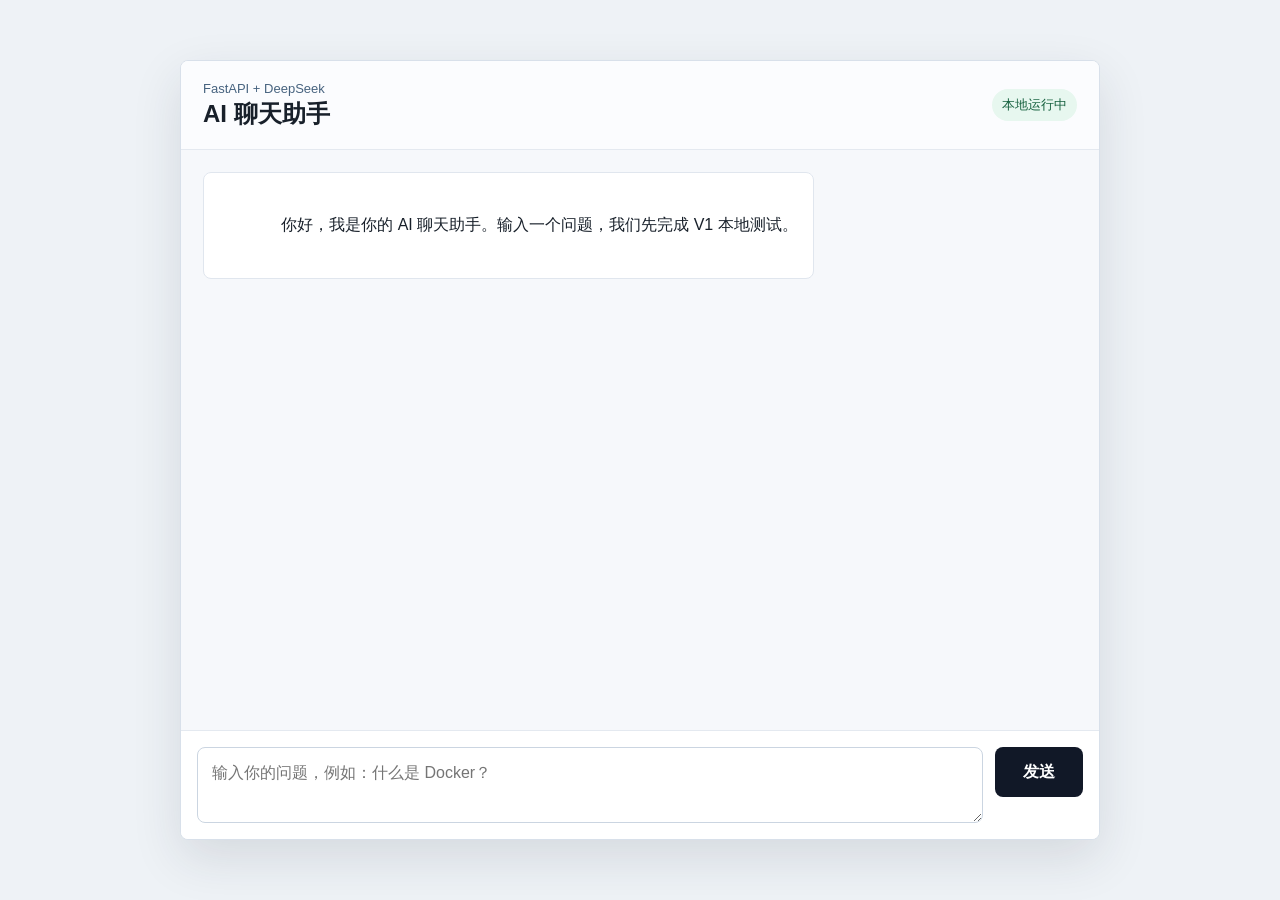
==== static/index.html @ 6eee641f "Initial FastAPI DeepSeek chat app" ====
<!doctype html>
<html lang="zh-CN">
  <head>
    <meta charset="utf-8" />
    <meta name="viewport" content="width=device-width, initial-scale=1" />
    <title>AI Chat Assistant</title>
    <link rel="stylesheet" href="/static/styles.css" />
  </head>
  <body>
    <main class="app-shell">
      <section class="chat-panel" aria-label="AI chat">
        <header class="chat-header">
          <div>
            <p class="eyebrow">FastAPI + DeepSeek</p>
            <h1>AI 聊天助手</h1>
          </div>
          <span id="status" class="status">本地运行中</span>
        </header>

        <div id="messages" class="messages" aria-live="polite">
          <article class="message assistant">
            <div class="bubble">
              你好，我是你的 AI 聊天助手。输入一个问题，我们先完成 V1 本地测试。
            </div>
          </article>
        </div>

        <form id="chat-form" class="composer">
          <textarea
            id="message-input"
            name="message"
            rows="2"
            placeholder="输入你的问题，例如：什么是 Docker？"
            autocomplete="off"
            required
          ></textarea>
          <button id="send-button" type="submit">发送</button>
        </form>
      </section>
    </main>

    <script src="/static/app.js"></script>
  </body>
</html>
---- static/styles.css ----
:root {
  color-scheme: light;
  font-family: Inter, "Microsoft YaHei", "PingFang SC", Arial, sans-serif;
  background: #eef2f6;
  color: #18202a;
}

* {
  box-sizing: border-box;
}

body {
  margin: 0;
  min-height: 100vh;
}

.app-shell {
  min-height: 100vh;
  display: grid;
  place-items: center;
  padding: 24px;
}

.chat-panel {
  width: min(920px, 100%);
  height: min(780px, calc(100vh - 48px));
  min-height: 520px;
  display: grid;
  grid-template-rows: auto 1fr auto;
  background: #ffffff;
  border: 1px solid #d8e0ea;
  border-radius: 8px;
  box-shadow: 0 18px 50px rgba(31, 42, 55, 0.12);
  overflow: hidden;
}

.chat-header {
  display: flex;
  align-items: center;
  justify-content: space-between;
  gap: 16px;
  padding: 20px 22px;
  border-bottom: 1px solid #e4e9f0;
  background: #fbfcfe;
}

.eyebrow {
  margin: 0 0 4px;
  color: #47637f;
  font-size: 13px;
}

h1 {
  margin: 0;
  font-size: 24px;
  line-height: 1.2;
}

.status {
  flex: 0 0 auto;
  padding: 7px 10px;
  border-radius: 999px;
  background: #e7f7ef;
  color: #16613f;
  font-size: 13px;
}

.status.error {
  background: #fdecec;
  color: #9c1f1f;
}

.messages {
  overflow-y: auto;
  padding: 22px;
  background: #f6f8fb;
}

.message {
  display: flex;
  margin-bottom: 16px;
}

.message.user {
  justify-content: flex-end;
}

.bubble {
  max-width: min(680px, 88%);
  padding: 13px 15px;
  border-radius: 8px;
  line-height: 1.65;
  white-space: pre-wrap;
  overflow-wrap: anywhere;
}

.assistant .bubble {
  background: #ffffff;
  border: 1px solid #e0e6ee;
}

.user .bubble {
  background: #2563eb;
  color: #ffffff;
}

.composer {
  display: grid;
  grid-template-columns: 1fr auto;
  gap: 12px;
  padding: 16px;
  border-top: 1px solid #e4e9f0;
  background: #ffffff;
}

textarea {
  width: 100%;
  min-height: 50px;
  max-height: 160px;
  resize: vertical;
  border: 1px solid #cbd5e1;
  border-radius: 8px;
  padding: 13px 14px;
  font: inherit;
  line-height: 1.5;
  outline: none;
}

textarea:focus {
  border-color: #2563eb;
  box-shadow: 0 0 0 3px rgba(37, 99, 235, 0.14);
}

button {
  min-width: 88px;
  height: 50px;
  border: 0;
  border-radius: 8px;
  background: #111827;
  color: #ffffff;
  font: inherit;
  font-weight: 700;
  cursor: pointer;
}

button:disabled {
  cursor: not-allowed;
  opacity: 0.6;
}

@media (max-width: 640px) {
  .app-shell {
    padding: 0;
  }

  .chat-panel {
    height: 100vh;
    min-height: 100vh;
    border: 0;
    border-radius: 0;
  }

  .chat-header {
    align-items: flex-start;
    flex-direction: column;
  }

  .composer {
    grid-template-columns: 1fr;
  }

  button {
    width: 100%;
  }
}
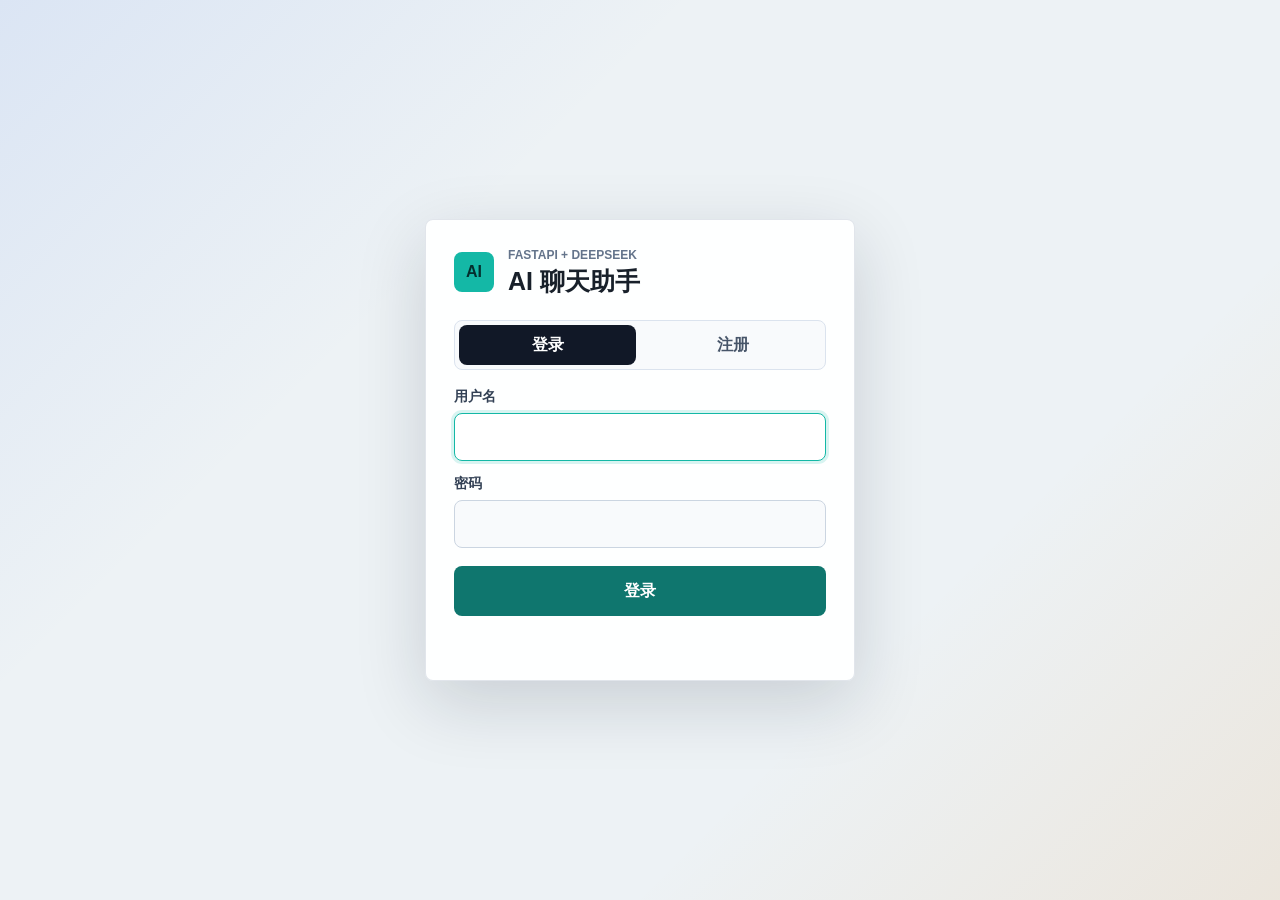
==== commit 54f8a5d1: "Add authentication and chat session management" ====
--- a/static/index.html
+++ b/static/index.html
@@ -7,23 +7,66 @@
     <link rel="stylesheet" href="/static/styles.css" />
   </head>
   <body>
-    <main class="app-shell">
+    <section id="auth-screen" class="auth-screen">
+      <div class="auth-card">
+        <div class="auth-brand">
+          <span class="brand-mark">AI</span>
+          <div>
+            <p class="eyebrow">FastAPI + DeepSeek</p>
+            <h1>AI 聊天助手</h1>
+          </div>
+        </div>
+
+        <div class="auth-tabs" role="tablist" aria-label="登录或注册">
+          <button id="login-tab" class="auth-tab active" type="button">登录</button>
+          <button id="register-tab" class="auth-tab" type="button">注册</button>
+        </div>
+
+        <form id="auth-form" class="auth-form">
+          <label>
+            用户名
+            <input id="auth-username" name="username" autocomplete="username" required />
+          </label>
+          <label>
+            密码
+            <input id="auth-password" name="password" type="password" autocomplete="current-password" required />
+          </label>
+          <button id="auth-submit" type="submit">登录</button>
+          <p id="auth-message" class="auth-message"></p>
+        </form>
+      </div>
+    </section>
+
+    <main id="app-shell" class="app-shell is-hidden">
+      <aside class="sidebar" aria-label="聊天记录">
+        <div class="sidebar-header">
+          <div class="brand-block">
+            <span class="brand-mark">AI</span>
+            <div>
+            <p class="eyebrow">History</p>
+            <h2>聊天记录</h2>
+            </div>
+          </div>
+          <button id="new-chat-button" class="secondary-button" type="button">+ 新对话</button>
+        </div>
+        <div id="session-list" class="session-list"></div>
+      </aside>
+
       <section class="chat-panel" aria-label="AI chat">
         <header class="chat-header">
           <div>
             <p class="eyebrow">FastAPI + DeepSeek</p>
             <h1>AI 聊天助手</h1>
           </div>
-          <span id="status" class="status">本地运行中</span>
+          <div class="header-actions">
+            <span id="user-pill" class="user-pill"></span>
+            <span id="status" class="status">本地运行中</span>
+            <button id="clear-chat-button" class="secondary-button" type="button">清空</button>
+            <button id="logout-button" class="secondary-button" type="button">退出</button>
+          </div>
         </header>
 
-        <div id="messages" class="messages" aria-live="polite">
-          <article class="message assistant">
-            <div class="bubble">
-              你好，我是你的 AI 聊天助手。输入一个问题，我们先完成 V1 本地测试。
-            </div>
-          </article>
-        </div>
+        <div id="messages" class="messages" aria-live="polite"></div>
 
         <form id="chat-form" class="composer">
           <textarea
--- a/static/styles.css
+++ b/static/styles.css
@@ -1,7 +1,7 @@
 :root {
   color-scheme: light;
   font-family: Inter, "Microsoft YaHei", "PingFang SC", Arial, sans-serif;
-  background: #eef2f6;
+  background: #edf2f5;
   color: #18202a;
 }
 
@@ -12,123 +12,520 @@
 body {
   margin: 0;
   min-height: 100vh;
+  background:
+    linear-gradient(135deg, rgba(37, 99, 235, 0.09), transparent 32%),
+    linear-gradient(315deg, rgba(217, 119, 6, 0.1), transparent 30%),
+    #edf2f5;
+}
+
+button,
+input,
+textarea {
+  font: inherit;
+}
+
+button {
+  cursor: pointer;
+}
+
+.is-hidden {
+  display: none !important;
+}
+
+.auth-screen {
+  min-height: 100vh;
+  display: grid;
+  place-items: center;
+  padding: 24px;
+}
+
+.auth-card {
+  width: min(430px, 100%);
+  padding: 28px;
+  border: 1px solid rgba(148, 163, 184, 0.28);
+  border-radius: 8px;
+  background: rgba(255, 255, 255, 0.94);
+  box-shadow: 0 22px 70px rgba(15, 23, 42, 0.16);
+}
+
+.auth-brand {
+  display: flex;
+  align-items: center;
+  gap: 14px;
+  margin-bottom: 24px;
+}
+
+.auth-tabs {
+  display: grid;
+  grid-template-columns: 1fr 1fr;
+  gap: 8px;
+  padding: 4px;
+  margin-bottom: 18px;
+  border: 1px solid #dbe3ee;
+  border-radius: 8px;
+  background: #f8fafc;
+}
+
+.auth-tab {
+  width: 100%;
+  height: 40px;
+  min-width: 0;
+  border-radius: 8px;
+  background: transparent;
+  color: #475569;
+  box-shadow: none;
+}
+
+.auth-tab.active {
+  background: #111827;
+  color: #ffffff;
+}
+
+.auth-form {
+  display: grid;
+  gap: 14px;
+}
+
+.auth-form label {
+  display: grid;
+  gap: 7px;
+  color: #334155;
+  font-size: 14px;
+  font-weight: 800;
+}
+
+.auth-form input {
+  width: 100%;
+  height: 48px;
+  border: 1px solid #cbd5e1;
+  border-radius: 8px;
+  padding: 0 13px;
+  color: #111827;
+  background: #f8fafc;
+  outline: none;
+}
+
+.auth-form input:focus {
+  border-color: #14b8a6;
+  background: #ffffff;
+  box-shadow: 0 0 0 3px rgba(20, 184, 166, 0.16);
+}
+
+.auth-form button[type="submit"] {
+  width: 100%;
+  margin-top: 4px;
+  background: #0f766e;
+}
+
+.auth-message {
+  min-height: 22px;
+  margin: 0;
+  color: #b45309;
+  font-size: 14px;
+  line-height: 1.5;
 }
 
 .app-shell {
   min-height: 100vh;
   display: grid;
-  place-items: center;
-  padding: 24px;
-}
-
+  grid-template-columns: 300px minmax(0, 960px);
+  justify-content: center;
+  align-items: center;
+  gap: 18px;
+  padding: 28px;
+}
+
+.sidebar,
 .chat-panel {
-  width: min(920px, 100%);
-  height: min(780px, calc(100vh - 48px));
-  min-height: 520px;
+  height: min(820px, calc(100vh - 56px));
+  min-height: 560px;
+  border: 1px solid rgba(148, 163, 184, 0.28);
+  border-radius: 8px;
+  overflow: hidden;
+  box-shadow: 0 22px 70px rgba(15, 23, 42, 0.16);
+}
+
+.sidebar {
+  display: grid;
+  grid-template-rows: auto 1fr;
+  background: #111827;
+  color: #f8fafc;
+}
+
+.chat-panel {
+  width: min(960px, 100%);
   display: grid;
   grid-template-rows: auto 1fr auto;
-  background: #ffffff;
-  border: 1px solid #d8e0ea;
-  border-radius: 8px;
-  box-shadow: 0 18px 50px rgba(31, 42, 55, 0.12);
-  overflow: hidden;
-}
-
+  background: #f8fafc;
+}
+
+.sidebar-header,
 .chat-header {
   display: flex;
   align-items: center;
   justify-content: space-between;
   gap: 16px;
-  padding: 20px 22px;
-  border-bottom: 1px solid #e4e9f0;
-  background: #fbfcfe;
+}
+
+.sidebar-header {
+  padding: 20px 18px;
+  border-bottom: 1px solid rgba(255, 255, 255, 0.1);
+}
+
+.chat-header {
+  padding: 22px 24px;
+  border-bottom: 1px solid #e2e8f0;
+  background: rgba(255, 255, 255, 0.92);
+}
+
+.brand-block {
+  display: flex;
+  align-items: center;
+  min-width: 0;
+  gap: 12px;
+}
+
+.brand-mark {
+  width: 40px;
+  height: 40px;
+  display: grid;
+  place-items: center;
+  flex: 0 0 auto;
+  border-radius: 8px;
+  background: #14b8a6;
+  color: #042f2e;
+  font-weight: 900;
+  letter-spacing: 0;
 }
 
 .eyebrow {
   margin: 0 0 4px;
-  color: #47637f;
+  color: #64748b;
+  font-size: 12px;
+  font-weight: 700;
+  text-transform: uppercase;
+}
+
+.sidebar .eyebrow {
+  color: #94a3b8;
+}
+
+h1,
+h2 {
+  margin: 0;
+  line-height: 1.2;
+}
+
+h1 {
+  font-size: 25px;
+}
+
+h2 {
+  font-size: 19px;
+}
+
+.header-actions {
+  display: flex;
+  align-items: center;
+  gap: 10px;
+}
+
+.user-pill {
+  max-width: 150px;
+  padding: 8px 11px;
+  overflow: hidden;
+  border-radius: 999px;
+  background: #eef2ff;
+  color: #3730a3;
   font-size: 13px;
-}
-
-h1 {
-  margin: 0;
-  font-size: 24px;
-  line-height: 1.2;
+  font-weight: 800;
+  text-overflow: ellipsis;
+  white-space: nowrap;
 }
 
 .status {
+  position: relative;
   flex: 0 0 auto;
-  padding: 7px 10px;
+  padding: 8px 11px 8px 25px;
   border-radius: 999px;
-  background: #e7f7ef;
-  color: #16613f;
+  background: #ecfdf3;
+  color: #166534;
   font-size: 13px;
+  font-weight: 700;
+}
+
+.status::before {
+  content: "";
+  position: absolute;
+  left: 11px;
+  top: 50%;
+  width: 7px;
+  height: 7px;
+  border-radius: 999px;
+  background: #22c55e;
+  transform: translateY(-50%);
 }
 
 .status.error {
-  background: #fdecec;
-  color: #9c1f1f;
+  background: #fef2f2;
+  color: #991b1b;
+}
+
+.status.error::before {
+  background: #ef4444;
+}
+
+.session-list {
+  overflow-y: auto;
+  padding: 12px;
+  background: #0f172a;
+}
+
+.session-item {
+  width: 100%;
+  height: auto;
+  display: grid;
+  gap: 8px;
+  margin-bottom: 9px;
+  padding: 12px;
+  border: 1px solid transparent;
+  border-radius: 8px;
+  background: rgba(255, 255, 255, 0.04);
+  color: #e5e7eb;
+  text-align: left;
+  font-weight: 600;
+  transition: background 0.16s ease, border-color 0.16s ease, transform 0.16s ease;
+}
+
+.session-open {
+  width: 100%;
+  height: auto;
+  min-height: 44px;
+  min-width: 0;
+  padding: 0;
+  border: 0;
+  background: transparent;
+  color: inherit;
+  text-align: left;
+  box-shadow: none;
+}
+
+.session-open:hover {
+  transform: none;
+}
+
+.session-item:hover {
+  background: rgba(255, 255, 255, 0.08);
+  border-color: rgba(20, 184, 166, 0.42);
+  transform: translateY(-1px);
+}
+
+.session-item.active {
+  background: #f8fafc;
+  border-color: #14b8a6;
+  color: #111827;
+}
+
+.session-title,
+.session-meta {
+  display: block;
+  overflow: hidden;
+  text-overflow: ellipsis;
+  white-space: nowrap;
+}
+
+.session-title {
+  margin-bottom: 6px;
+}
+
+.session-meta {
+  color: #94a3b8;
+  font-size: 12px;
+  font-weight: 500;
+}
+
+.session-item.active .session-meta {
+  color: #64748b;
+}
+
+.session-actions {
+  display: grid;
+  grid-template-columns: 1fr 1fr;
+  gap: 8px;
+}
+
+.session-action {
+  width: 100%;
+  height: 30px;
+  min-width: 0;
+  border: 1px solid rgba(148, 163, 184, 0.24);
+  border-radius: 8px;
+  background: rgba(255, 255, 255, 0.06);
+  color: #cbd5e1;
+  font-size: 12px;
+  font-weight: 800;
+  box-shadow: none;
+}
+
+.session-action:hover {
+  background: rgba(255, 255, 255, 0.12);
+}
+
+.session-action.danger {
+  color: #fecaca;
+}
+
+.session-item.active .session-action {
+  border-color: #dbe3ee;
+  background: #ffffff;
+  color: #475569;
+}
+
+.session-item.active .session-action.danger {
+  color: #b91c1c;
 }
 
 .messages {
   overflow-y: auto;
-  padding: 22px;
-  background: #f6f8fb;
+  padding: 28px;
+  background:
+    linear-gradient(#eef4f7 1px, transparent 1px),
+    linear-gradient(90deg, #eef4f7 1px, transparent 1px),
+    #f8fafc;
+  background-size: 28px 28px;
 }
 
 .message {
   display: flex;
-  margin-bottom: 16px;
+  align-items: flex-start;
+  gap: 10px;
+  margin-bottom: 18px;
+}
+
+.message::before,
+.message::after {
+  width: 32px;
+  height: 32px;
+  display: grid;
+  place-items: center;
+  flex: 0 0 auto;
+  border-radius: 8px;
+  font-size: 12px;
+  font-weight: 900;
+  letter-spacing: 0;
+}
+
+.message.assistant::before {
+  content: "AI";
+  background: #ccfbf1;
+  color: #115e59;
 }
 
 .message.user {
   justify-content: flex-end;
 }
 
+.message.user::after {
+  content: "我";
+  background: #dbeafe;
+  color: #1d4ed8;
+}
+
 .bubble {
-  max-width: min(680px, 88%);
-  padding: 13px 15px;
-  border-radius: 8px;
-  line-height: 1.65;
+  max-width: min(690px, 82%);
+  padding: 14px 16px;
+  border-radius: 8px;
+  line-height: 1.7;
   white-space: pre-wrap;
   overflow-wrap: anywhere;
+  box-shadow: 0 10px 24px rgba(15, 23, 42, 0.08);
 }
 
 .assistant .bubble {
-  background: #ffffff;
-  border: 1px solid #e0e6ee;
+  background: rgba(255, 255, 255, 0.96);
+  border: 1px solid #e2e8f0;
+  color: #172033;
 }
 
 .user .bubble {
-  background: #2563eb;
+  background: #1d4ed8;
   color: #ffffff;
+  box-shadow: 0 10px 24px rgba(29, 78, 216, 0.18);
+}
+
+.typing .bubble {
+  color: #0f766e;
+}
+
+.typing-dots {
+  display: inline-flex;
+  gap: 4px;
+  margin-left: 4px;
+  vertical-align: middle;
+}
+
+.typing-dots span {
+  width: 6px;
+  height: 6px;
+  border-radius: 999px;
+  background: #14b8a6;
+  animation: typing-bounce 1s infinite ease-in-out;
+}
+
+.typing-dots span:nth-child(2) {
+  animation-delay: 0.15s;
+}
+
+.typing-dots span:nth-child(3) {
+  animation-delay: 0.3s;
+}
+
+@keyframes typing-bounce {
+  0%,
+  80%,
+  100% {
+    transform: translateY(0);
+    opacity: 0.45;
+  }
+
+  40% {
+    transform: translateY(-4px);
+    opacity: 1;
+  }
 }
 
 .composer {
   display: grid;
   grid-template-columns: 1fr auto;
   gap: 12px;
-  padding: 16px;
-  border-top: 1px solid #e4e9f0;
+  padding: 18px;
+  border-top: 1px solid #e2e8f0;
   background: #ffffff;
 }
 
 textarea {
   width: 100%;
-  min-height: 50px;
+  min-height: 54px;
   max-height: 160px;
   resize: vertical;
   border: 1px solid #cbd5e1;
   border-radius: 8px;
-  padding: 13px 14px;
-  font: inherit;
+  padding: 14px 15px;
   line-height: 1.5;
+  color: #111827;
+  background: #f8fafc;
   outline: none;
 }
 
 textarea:focus {
-  border-color: #2563eb;
-  box-shadow: 0 0 0 3px rgba(37, 99, 235, 0.14);
+  border-color: #14b8a6;
+  background: #ffffff;
+  box-shadow: 0 0 0 3px rgba(20, 184, 166, 0.16);
+}
+
+input::placeholder,
+textarea::placeholder {
+  color: #8793a5;
 }
 
 button {
@@ -138,31 +535,112 @@
   border-radius: 8px;
   background: #111827;
   color: #ffffff;
-  font: inherit;
-  font-weight: 700;
-  cursor: pointer;
+  font-weight: 800;
+  transition: transform 0.16s ease, box-shadow 0.16s ease, background 0.16s ease;
+}
+
+button:hover {
+  transform: translateY(-1px);
+}
+
+#send-button {
+  background: #0f766e;
+  box-shadow: 0 10px 22px rgba(15, 118, 110, 0.22);
+}
+
+#send-button:hover {
+  background: #115e59;
+}
+
+.secondary-button {
+  min-width: auto;
+  height: 38px;
+  padding: 0 12px;
+  border: 1px solid #cbd5e1;
+  background: #ffffff;
+  color: #18202a;
+  font-size: 14px;
+  font-weight: 800;
+}
+
+.sidebar .secondary-button {
+  border-color: rgba(20, 184, 166, 0.4);
+  background: #14b8a6;
+  color: #042f2e;
+}
+
+.secondary-button:hover {
+  background: #f1f5f9;
+}
+
+.sidebar .secondary-button:hover {
+  background: #2dd4bf;
 }
 
 button:disabled {
   cursor: not-allowed;
   opacity: 0.6;
-}
-
-@media (max-width: 640px) {
+  transform: none;
+}
+
+.messages::-webkit-scrollbar,
+.session-list::-webkit-scrollbar {
+  width: 10px;
+}
+
+.messages::-webkit-scrollbar-thumb,
+.session-list::-webkit-scrollbar-thumb {
+  border: 3px solid transparent;
+  border-radius: 999px;
+  background: rgba(100, 116, 139, 0.55);
+  background-clip: content-box;
+}
+
+@media (max-width: 860px) {
   .app-shell {
+    grid-template-columns: 1fr;
     padding: 0;
+    gap: 0;
+    align-items: stretch;
+  }
+
+  .sidebar {
+    height: auto;
+    min-height: 0;
+    border: 0;
+    border-bottom: 1px solid #1f2937;
+    border-radius: 0;
+    box-shadow: none;
+  }
+
+  .session-list {
+    display: flex;
+    gap: 8px;
+    overflow-x: auto;
+    padding: 10px 12px;
+  }
+
+  .session-item {
+    flex: 0 0 220px;
+    margin-bottom: 0;
   }
 
   .chat-panel {
-    height: 100vh;
-    min-height: 100vh;
+    height: calc(100vh - 138px);
+    min-height: 520px;
     border: 0;
     border-radius: 0;
+    box-shadow: none;
   }
 
   .chat-header {
     align-items: flex-start;
     flex-direction: column;
+    padding: 18px;
+  }
+
+  .messages {
+    padding: 18px;
   }
 
   .composer {
@@ -172,4 +650,18 @@
   button {
     width: 100%;
   }
-}
+
+  .header-actions {
+    width: 100%;
+    flex-wrap: wrap;
+    justify-content: flex-start;
+  }
+
+  .header-actions .secondary-button {
+    width: auto;
+  }
+
+  .bubble {
+    max-width: min(100%, 78vw);
+  }
+}
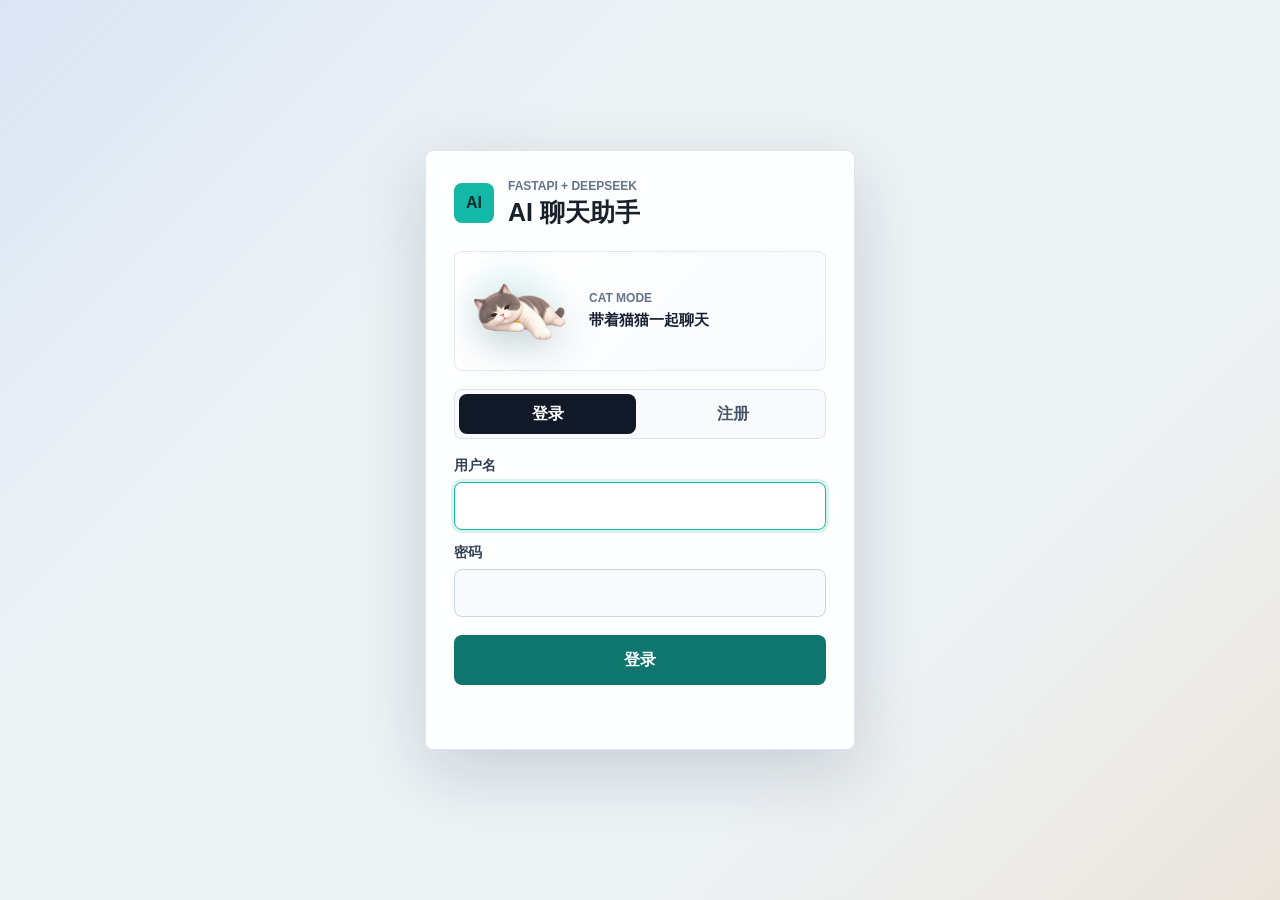
==== commit c291d64c: "Prepare app for cloud deployment" ====
--- a/static/index.html
+++ b/static/index.html
@@ -14,6 +14,14 @@
           <div>
             <p class="eyebrow">FastAPI + DeepSeek</p>
             <h1>AI 聊天助手</h1>
+          </div>
+        </div>
+
+        <div class="auth-cat-card" aria-label="灰白小猫">
+          <img src="/static/assets/cat-mascot.png" alt="灰白小猫插画角色" />
+          <div>
+            <p class="eyebrow">Cat Mode</p>
+            <strong>带着猫猫一起聊天</strong>
           </div>
         </div>
 
@@ -60,11 +68,15 @@
           </div>
           <div class="header-actions">
             <span id="user-pill" class="user-pill"></span>
+            <span id="usage-pill" class="usage-pill"></span>
             <span id="status" class="status">本地运行中</span>
+            <button id="admin-button" class="secondary-button is-hidden" type="button">后台</button>
             <button id="clear-chat-button" class="secondary-button" type="button">清空</button>
             <button id="logout-button" class="secondary-button" type="button">退出</button>
           </div>
         </header>
+
+        <img class="chat-cat-decoration" src="/static/assets/cat-mascot.png" alt="" aria-hidden="true" />
 
         <div id="messages" class="messages" aria-live="polite"></div>
 
--- a/static/styles.css
+++ b/static/styles.css
@@ -12,6 +12,7 @@
 body {
   margin: 0;
   min-height: 100vh;
+  overflow: hidden;
   background:
     linear-gradient(135deg, rgba(37, 99, 235, 0.09), transparent 32%),
     linear-gradient(315deg, rgba(217, 119, 6, 0.1), transparent 30%),
@@ -46,6 +47,36 @@
   border-radius: 8px;
   background: rgba(255, 255, 255, 0.94);
   box-shadow: 0 22px 70px rgba(15, 23, 42, 0.16);
+}
+
+.auth-cat-card {
+  display: grid;
+  grid-template-columns: 112px 1fr;
+  align-items: center;
+  gap: 14px;
+  margin: 0 0 18px;
+  padding: 12px 14px 12px 8px;
+  border: 1px solid #e2e8f0;
+  border-radius: 8px;
+  background:
+    radial-gradient(circle at 56px 54px, rgba(20, 184, 166, 0.13), transparent 58px),
+    linear-gradient(135deg, #ffffff, #f8fafc);
+}
+
+.auth-cat-card img {
+  width: 112px;
+  height: 94px;
+  display: block;
+  border-radius: 8px;
+  object-fit: contain;
+  filter: drop-shadow(0 12px 18px rgba(15, 23, 42, 0.16));
+}
+
+.auth-cat-card strong {
+  display: block;
+  color: #172033;
+  font-size: 15px;
+  line-height: 1.45;
 }
 
 .auth-brand {
@@ -126,23 +157,22 @@
 }
 
 .app-shell {
-  min-height: 100vh;
-  display: grid;
-  grid-template-columns: 300px minmax(0, 960px);
-  justify-content: center;
-  align-items: center;
-  gap: 18px;
-  padding: 28px;
+  width: 100vw;
+  height: 100vh;
+  display: grid;
+  grid-template-columns: 320px minmax(0, 1fr);
+  gap: 0;
+  padding: 0;
 }
 
 .sidebar,
 .chat-panel {
-  height: min(820px, calc(100vh - 56px));
-  min-height: 560px;
-  border: 1px solid rgba(148, 163, 184, 0.28);
-  border-radius: 8px;
+  height: 100vh;
+  min-height: 0;
+  border: 0;
+  border-radius: 0;
   overflow: hidden;
-  box-shadow: 0 22px 70px rgba(15, 23, 42, 0.16);
+  box-shadow: none;
 }
 
 .sidebar {
@@ -153,10 +183,23 @@
 }
 
 .chat-panel {
-  width: min(960px, 100%);
+  position: relative;
+  width: 100%;
   display: grid;
   grid-template-rows: auto 1fr auto;
   background: #f8fafc;
+}
+
+.chat-cat-decoration {
+  position: absolute;
+  right: clamp(28px, 4vw, 64px);
+  bottom: 104px;
+  z-index: 2;
+  width: clamp(132px, 13vw, 210px);
+  height: auto;
+  opacity: 0.2;
+  pointer-events: none;
+  filter: drop-shadow(0 18px 22px rgba(15, 23, 42, 0.14));
 }
 
 .sidebar-header,
@@ -243,6 +286,24 @@
   white-space: nowrap;
 }
 
+.usage-pill {
+  max-width: 180px;
+  padding: 8px 11px;
+  overflow: hidden;
+  border-radius: 999px;
+  background: #fff7ed;
+  color: #9a3412;
+  font-size: 13px;
+  font-weight: 800;
+  text-overflow: ellipsis;
+  white-space: nowrap;
+}
+
+.usage-pill.unlimited {
+  background: #f0fdfa;
+  color: #0f766e;
+}
+
 .status {
   position: relative;
   flex: 0 0 auto;
@@ -386,8 +447,10 @@
 }
 
 .messages {
+  position: relative;
+  z-index: 1;
   overflow-y: auto;
-  padding: 28px;
+  padding: 28px clamp(28px, 5vw, 72px);
   background:
     linear-gradient(#eef4f7 1px, transparent 1px),
     linear-gradient(90deg, #eef4f7 1px, transparent 1px),
@@ -432,7 +495,7 @@
 }
 
 .bubble {
-  max-width: min(690px, 82%);
+  max-width: min(780px, 76%);
   padding: 14px 16px;
   border-radius: 8px;
   line-height: 1.7;
@@ -498,7 +561,7 @@
   display: grid;
   grid-template-columns: 1fr auto;
   gap: 12px;
-  padding: 18px;
+  padding: 18px clamp(24px, 4vw, 64px);
   border-top: 1px solid #e2e8f0;
   background: #ffffff;
 }
@@ -597,6 +660,10 @@
 }
 
 @media (max-width: 860px) {
+  body {
+    overflow: auto;
+  }
+
   .app-shell {
     grid-template-columns: 1fr;
     padding: 0;
@@ -633,6 +700,13 @@
     box-shadow: none;
   }
 
+  .chat-cat-decoration {
+    right: 18px;
+    bottom: 96px;
+    width: 108px;
+    opacity: 0.12;
+  }
+
   .chat-header {
     align-items: flex-start;
     flex-direction: column;
@@ -665,3 +739,14 @@
     max-width: min(100%, 78vw);
   }
 }
+
+@media (max-width: 520px) {
+  .auth-cat-card {
+    grid-template-columns: 1fr;
+  }
+
+  .auth-cat-card img {
+    width: 100%;
+    height: 140px;
+  }
+}
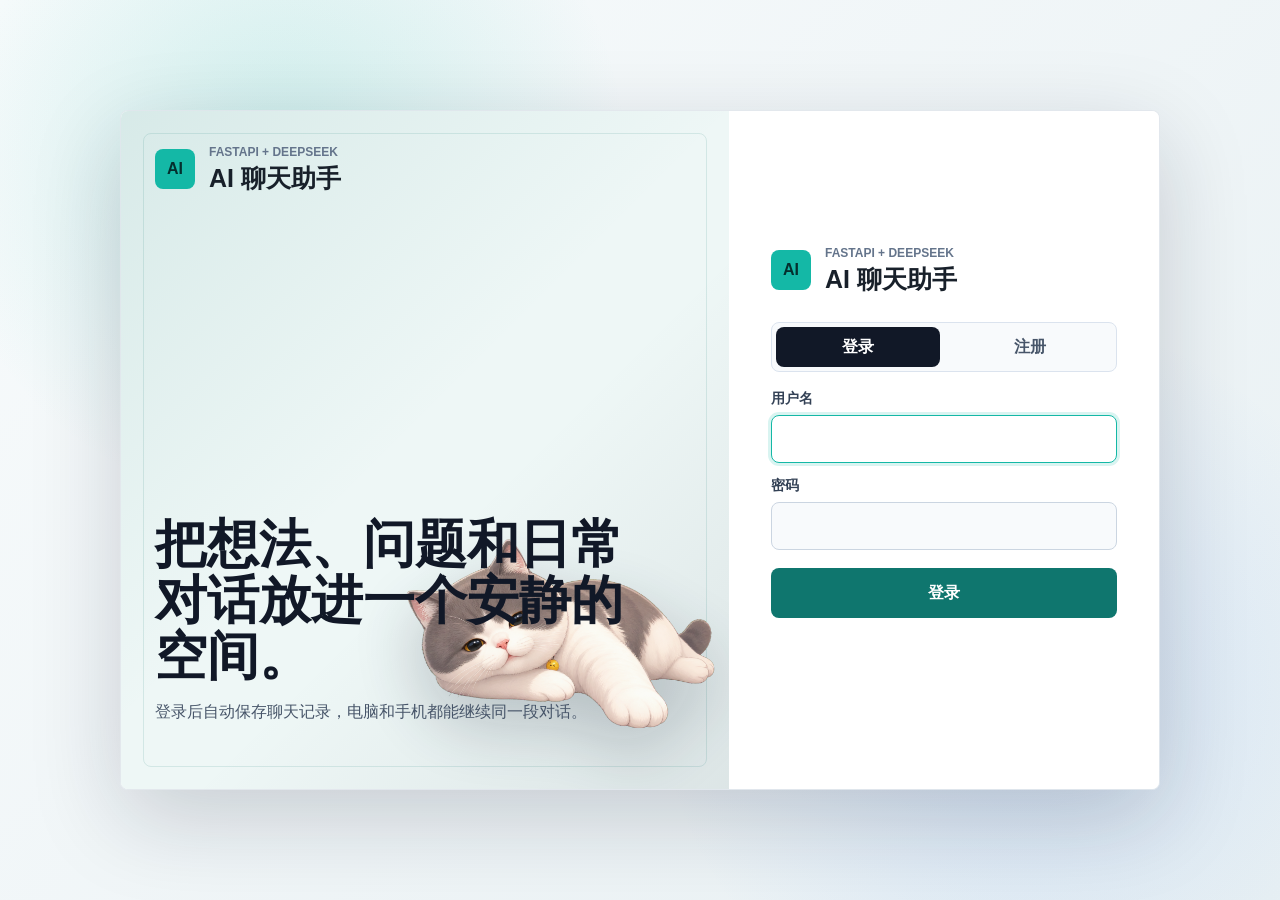
==== commit 2e5f28d7: "Upgrade login page design" ====
--- a/static/index.html
+++ b/static/index.html
@@ -8,44 +8,55 @@
   </head>
   <body>
     <section id="auth-screen" class="auth-screen">
-      <div class="auth-card">
-        <div class="auth-brand">
-          <span class="brand-mark">AI</span>
-          <div>
-            <p class="eyebrow">FastAPI + DeepSeek</p>
-            <h1>AI 聊天助手</h1>
+      <div class="auth-shell">
+        <div class="auth-hero" aria-hidden="true">
+          <div class="auth-hero-brand">
+            <span class="brand-mark">AI</span>
+            <div>
+              <p class="eyebrow">FastAPI + DeepSeek</p>
+              <h1>AI 聊天助手</h1>
+            </div>
           </div>
+          <div class="auth-hero-copy">
+            <h2>把想法、问题和日常对话放进一个安静的空间。</h2>
+            <p>登录后自动保存聊天记录，电脑和手机都能继续同一段对话。</p>
+          </div>
+          <img class="auth-cat" src="/static/assets/cat-mascot.png" alt="" />
         </div>
 
-        <div class="auth-cat-card" aria-label="灰白小猫">
-          <img src="/static/assets/cat-mascot.png" alt="灰白小猫插画角色" />
-          <div>
-            <p class="eyebrow">Cat Mode</p>
-            <strong>带着猫猫一起聊天</strong>
+        <div class="auth-card">
+          <div class="auth-brand">
+            <span class="brand-mark">AI</span>
+            <div>
+              <p class="eyebrow">FastAPI + DeepSeek</p>
+              <h1>AI 聊天助手</h1>
+            </div>
           </div>
+
+          <div class="auth-tabs" role="tablist" aria-label="登录或注册">
+            <button id="login-tab" class="auth-tab active" type="button">登录</button>
+            <button id="register-tab" class="auth-tab" type="button">注册</button>
+          </div>
+
+          <form id="auth-form" class="auth-form">
+            <label>
+              用户名
+              <input id="auth-username" name="username" autocomplete="username" required />
+            </label>
+            <label>
+              密码
+              <input id="auth-password" name="password" type="password" autocomplete="current-password" required />
+            </label>
+            <button id="auth-submit" type="submit">登录</button>
+            <p id="auth-message" class="auth-message"></p>
+          </form>
         </div>
-
-        <div class="auth-tabs" role="tablist" aria-label="登录或注册">
-          <button id="login-tab" class="auth-tab active" type="button">登录</button>
-          <button id="register-tab" class="auth-tab" type="button">注册</button>
-        </div>
-
-        <form id="auth-form" class="auth-form">
-          <label>
-            用户名
-            <input id="auth-username" name="username" autocomplete="username" required />
-          </label>
-          <label>
-            密码
-            <input id="auth-password" name="password" type="password" autocomplete="current-password" required />
-          </label>
-          <button id="auth-submit" type="submit">登录</button>
-          <p id="auth-message" class="auth-message"></p>
-        </form>
       </div>
     </section>
 
     <main id="app-shell" class="app-shell is-hidden">
+      <div id="sidebar-backdrop" class="sidebar-backdrop" aria-hidden="true"></div>
+
       <aside class="sidebar" aria-label="聊天记录">
         <div class="sidebar-header">
           <div class="brand-block">
@@ -62,17 +73,29 @@
 
       <section class="chat-panel" aria-label="AI chat">
         <header class="chat-header">
-          <div>
-            <p class="eyebrow">FastAPI + DeepSeek</p>
-            <h1>AI 聊天助手</h1>
+          <div class="chat-title-row">
+            <button id="history-toggle-button" class="icon-button history-toggle" type="button" aria-label="打开聊天记录">
+              ☰
+            </button>
+            <div>
+              <p class="eyebrow">FastAPI + DeepSeek</p>
+              <h1>AI 聊天助手</h1>
+            </div>
           </div>
           <div class="header-actions">
             <span id="user-pill" class="user-pill"></span>
             <span id="usage-pill" class="usage-pill"></span>
             <span id="status" class="status">本地运行中</span>
-            <button id="admin-button" class="secondary-button is-hidden" type="button">后台</button>
-            <button id="clear-chat-button" class="secondary-button" type="button">清空</button>
-            <button id="logout-button" class="secondary-button" type="button">退出</button>
+            <div class="more-menu">
+              <button id="more-button" class="icon-button" type="button" aria-label="更多操作" aria-expanded="false">
+                ⋯
+              </button>
+              <div id="more-menu-panel" class="more-menu-panel is-hidden">
+                <button id="admin-button" class="secondary-button is-hidden" type="button">后台</button>
+                <button id="clear-chat-button" class="secondary-button" type="button">清空</button>
+                <button id="logout-button" class="secondary-button" type="button">退出</button>
+              </div>
+            </div>
           </div>
         </header>
 
--- a/static/styles.css
+++ b/static/styles.css
@@ -37,53 +37,103 @@
   min-height: 100vh;
   display: grid;
   place-items: center;
-  padding: 24px;
-}
-
-.auth-card {
-  width: min(430px, 100%);
-  padding: 28px;
-  border: 1px solid rgba(148, 163, 184, 0.28);
-  border-radius: 8px;
-  background: rgba(255, 255, 255, 0.94);
-  box-shadow: 0 22px 70px rgba(15, 23, 42, 0.16);
-}
-
-.auth-cat-card {
-  display: grid;
-  grid-template-columns: 112px 1fr;
+  padding: 32px;
+  background:
+    radial-gradient(circle at 22% 18%, rgba(20, 184, 166, 0.18), transparent 28%),
+    radial-gradient(circle at 80% 76%, rgba(59, 130, 246, 0.14), transparent 30%),
+    linear-gradient(135deg, #f8fbfc 0%, #e8f0f3 100%);
+}
+
+.auth-shell {
+  width: min(1040px, 100%);
+  min-height: min(680px, calc(100vh - 64px));
+  display: grid;
+  grid-template-columns: minmax(0, 1.15fr) minmax(360px, 430px);
+  overflow: hidden;
+  border: 1px solid rgba(148, 163, 184, 0.24);
+  border-radius: 8px;
+  background: rgba(255, 255, 255, 0.74);
+  box-shadow: 0 28px 90px rgba(15, 23, 42, 0.18);
+  backdrop-filter: blur(18px);
+}
+
+.auth-hero {
+  position: relative;
+  min-height: 620px;
+  display: flex;
+  flex-direction: column;
+  justify-content: space-between;
+  overflow: hidden;
+  padding: 34px;
+  background:
+    linear-gradient(135deg, rgba(15, 118, 110, 0.1), transparent 48%),
+    linear-gradient(315deg, rgba(15, 23, 42, 0.08), transparent 42%),
+    #eef7f6;
+}
+
+.auth-hero::before {
+  content: "";
+  position: absolute;
+  inset: 22px;
+  border: 1px solid rgba(15, 118, 110, 0.12);
+  border-radius: 8px;
+  pointer-events: none;
+}
+
+.auth-hero-brand {
+  position: relative;
+  z-index: 2;
+  display: flex;
   align-items: center;
   gap: 14px;
-  margin: 0 0 18px;
-  padding: 12px 14px 12px 8px;
-  border: 1px solid #e2e8f0;
-  border-radius: 8px;
-  background:
-    radial-gradient(circle at 56px 54px, rgba(20, 184, 166, 0.13), transparent 58px),
-    linear-gradient(135deg, #ffffff, #f8fafc);
-}
-
-.auth-cat-card img {
-  width: 112px;
-  height: 94px;
-  display: block;
-  border-radius: 8px;
-  object-fit: contain;
-  filter: drop-shadow(0 12px 18px rgba(15, 23, 42, 0.16));
-}
-
-.auth-cat-card strong {
-  display: block;
-  color: #172033;
-  font-size: 15px;
-  line-height: 1.45;
+}
+
+.auth-hero-copy {
+  position: relative;
+  z-index: 2;
+  width: min(470px, 100%);
+  margin-bottom: 28px;
+}
+
+.auth-hero-copy h2 {
+  margin: 0 0 14px;
+  color: #111827;
+  font-size: clamp(32px, 4.4vw, 52px);
+  line-height: 1.08;
+  font-weight: 900;
+}
+
+.auth-hero-copy p {
+  margin: 0;
+  color: #475569;
+  font-size: 16px;
+  line-height: 1.8;
+}
+
+.auth-cat {
+  position: absolute;
+  right: -18px;
+  bottom: 16px;
+  z-index: 1;
+  width: min(420px, 62%);
+  opacity: 0.96;
+  filter: drop-shadow(0 26px 34px rgba(15, 23, 42, 0.22));
+}
+
+.auth-card {
+  width: 100%;
+  display: flex;
+  flex-direction: column;
+  justify-content: center;
+  padding: 42px;
+  background: rgba(255, 255, 255, 0.96);
 }
 
 .auth-brand {
   display: flex;
   align-items: center;
   gap: 14px;
-  margin-bottom: 24px;
+  margin-bottom: 28px;
 }
 
 .auth-tabs {
@@ -157,12 +207,17 @@
 }
 
 .app-shell {
+  position: relative;
   width: 100vw;
   height: 100vh;
   display: grid;
   grid-template-columns: 320px minmax(0, 1fr);
   gap: 0;
   padding: 0;
+}
+
+.sidebar-backdrop {
+  display: none;
 }
 
 .sidebar,
@@ -221,6 +276,13 @@
   background: rgba(255, 255, 255, 0.92);
 }
 
+.chat-title-row {
+  display: flex;
+  align-items: center;
+  min-width: 0;
+  gap: 12px;
+}
+
 .brand-block {
   display: flex;
   align-items: center;
@@ -271,6 +333,50 @@
   display: flex;
   align-items: center;
   gap: 10px;
+}
+
+.icon-button {
+  width: 42px;
+  min-width: 42px;
+  height: 42px;
+  display: grid;
+  place-items: center;
+  padding: 0;
+  border: 1px solid #cbd5e1;
+  border-radius: 8px;
+  background: #ffffff;
+  color: #172033;
+  font-size: 22px;
+  line-height: 1;
+  box-shadow: none;
+}
+
+.history-toggle {
+  display: none;
+}
+
+.more-menu {
+  position: relative;
+}
+
+.more-menu-panel {
+  position: absolute;
+  top: calc(100% + 8px);
+  right: 0;
+  z-index: 20;
+  display: grid;
+  min-width: 148px;
+  gap: 8px;
+  padding: 8px;
+  border: 1px solid #dbe3ee;
+  border-radius: 8px;
+  background: #ffffff;
+  box-shadow: 0 18px 40px rgba(15, 23, 42, 0.16);
+}
+
+.more-menu-panel .secondary-button {
+  width: 100%;
+  justify-content: center;
 }
 
 .user-pill {
@@ -465,6 +571,12 @@
   margin-bottom: 18px;
 }
 
+.message-content {
+  display: grid;
+  max-width: min(780px, 76%);
+  gap: 6px;
+}
+
 .message::before,
 .message::after {
   width: 32px;
@@ -495,13 +607,41 @@
 }
 
 .bubble {
-  max-width: min(780px, 76%);
   padding: 14px 16px;
   border-radius: 8px;
   line-height: 1.7;
   white-space: pre-wrap;
   overflow-wrap: anywhere;
   box-shadow: 0 10px 24px rgba(15, 23, 42, 0.08);
+}
+
+.message-tools {
+  display: flex;
+  flex-wrap: wrap;
+  gap: 6px;
+}
+
+.message-tool {
+  width: max-content;
+  min-width: 0;
+  height: 28px;
+  padding: 0 10px;
+  border: 1px solid #dbe3ee;
+  border-radius: 8px;
+  background: rgba(255, 255, 255, 0.86);
+  color: #64748b;
+  font-size: 12px;
+  font-weight: 800;
+  box-shadow: none;
+}
+
+.message-tool:hover {
+  background: #f8fafc;
+  color: #0f766e;
+}
+
+.user .message-content {
+  justify-items: end;
 }
 
 .assistant .bubble {
@@ -661,7 +801,7 @@
 
 @media (max-width: 860px) {
   body {
-    overflow: auto;
+    overflow: hidden;
   }
 
   .app-shell {
@@ -671,30 +811,52 @@
     align-items: stretch;
   }
 
+  .sidebar-backdrop {
+    position: fixed;
+    inset: 0;
+    z-index: 30;
+    display: block;
+    pointer-events: none;
+    background: rgba(15, 23, 42, 0);
+    transition: background 0.18s ease;
+  }
+
+  .app-shell.sidebar-open .sidebar-backdrop {
+    pointer-events: auto;
+    background: rgba(15, 23, 42, 0.36);
+  }
+
   .sidebar {
-    height: auto;
-    min-height: 0;
+    position: fixed;
+    inset: 0 auto 0 0;
+    z-index: 40;
+    width: min(86vw, 340px);
+    height: 100vh;
+    min-height: 100vh;
     border: 0;
-    border-bottom: 1px solid #1f2937;
     border-radius: 0;
     box-shadow: none;
+    transform: translateX(-100%);
+    transition: transform 0.2s ease;
+  }
+
+  .app-shell.sidebar-open .sidebar {
+    transform: translateX(0);
   }
 
   .session-list {
-    display: flex;
-    gap: 8px;
-    overflow-x: auto;
-    padding: 10px 12px;
+    display: block;
+    overflow-y: auto;
+    padding: 12px;
   }
 
   .session-item {
-    flex: 0 0 220px;
-    margin-bottom: 0;
+    margin-bottom: 9px;
   }
 
   .chat-panel {
-    height: calc(100vh - 138px);
-    min-height: 520px;
+    height: 100vh;
+    min-height: 100vh;
     border: 0;
     border-radius: 0;
     box-shadow: none;
@@ -708,45 +870,180 @@
   }
 
   .chat-header {
-    align-items: flex-start;
-    flex-direction: column;
+    align-items: center;
+    padding: 12px;
+  }
+
+  .history-toggle {
+    display: grid;
+  }
+
+  .chat-header h1 {
+    font-size: 20px;
+  }
+
+  .chat-header .eyebrow {
+    display: none;
+  }
+
+  .messages {
+    padding: 16px 12px 18px;
+    overscroll-behavior: contain;
+  }
+
+  .composer {
+    grid-template-columns: 1fr auto;
+    gap: 8px;
+    padding: 10px 10px calc(10px + env(safe-area-inset-bottom));
+  }
+
+  textarea {
+    min-height: 48px;
+    max-height: 118px;
+    padding: 12px;
+    resize: none;
+  }
+
+  #send-button {
+    width: 58px;
+    min-width: 58px;
+    height: 48px;
+    padding: 0;
+  }
+
+  .header-actions {
+    margin-left: auto;
+    gap: 7px;
+  }
+
+  .user-pill,
+  .usage-pill,
+  .status {
+    max-width: 120px;
+    padding: 7px 9px;
+    font-size: 12px;
+  }
+
+  .status {
+    display: none;
+  }
+
+  .more-menu-panel {
+    position: fixed;
+    top: 62px;
+    right: 12px;
+  }
+
+  .more-menu-panel .secondary-button {
+    width: 100%;
+  }
+
+  .message {
+    gap: 8px;
+    margin-bottom: 14px;
+  }
+
+  .message::before,
+  .message::after {
+    width: 28px;
+    height: 28px;
+    font-size: 11px;
+  }
+
+  .message-content {
+    max-width: min(100%, 76vw);
+  }
+
+  .bubble {
+    padding: 11px 12px;
+    font-size: 15px;
+    line-height: 1.65;
+  }
+}
+
+@media (max-width: 820px) {
+  .auth-screen {
+    min-height: 100vh;
     padding: 18px;
-  }
-
-  .messages {
-    padding: 18px;
-  }
-
-  .composer {
+    overflow-y: auto;
+  }
+
+  .auth-shell {
+    min-height: 0;
     grid-template-columns: 1fr;
   }
 
-  button {
+  .auth-hero {
+    min-height: 300px;
+    padding: 24px;
+  }
+
+  .auth-hero-copy {
+    width: min(420px, 78%);
+    margin-bottom: 0;
+  }
+
+  .auth-hero-copy h2 {
+    font-size: 30px;
+  }
+
+  .auth-hero-copy p {
+    font-size: 14px;
+  }
+
+  .auth-cat {
+    right: -24px;
+    bottom: -12px;
+    width: min(280px, 48%);
+  }
+
+  .auth-card {
+    padding: 28px;
+  }
+}
+
+@media (max-width: 520px) {
+  .auth-screen {
+    padding: 0;
+    background: #f8fafc;
+  }
+
+  .auth-shell {
     width: 100%;
-  }
-
-  .header-actions {
-    width: 100%;
-    flex-wrap: wrap;
-    justify-content: flex-start;
-  }
-
-  .header-actions .secondary-button {
-    width: auto;
-  }
-
-  .bubble {
-    max-width: min(100%, 78vw);
-  }
-}
-
-@media (max-width: 520px) {
-  .auth-cat-card {
-    grid-template-columns: 1fr;
-  }
-
-  .auth-cat-card img {
-    width: 100%;
-    height: 140px;
-  }
-}
+    min-height: 100vh;
+    border: 0;
+    border-radius: 0;
+    box-shadow: none;
+  }
+
+  .auth-hero {
+    min-height: 250px;
+    padding: 20px;
+  }
+
+  .auth-hero::before {
+    inset: 12px;
+  }
+
+  .auth-hero-copy {
+    width: 72%;
+  }
+
+  .auth-hero-copy h2 {
+    font-size: 25px;
+  }
+
+  .auth-hero-copy p {
+    display: none;
+  }
+
+  .auth-cat {
+    right: -46px;
+    bottom: -18px;
+    width: 230px;
+  }
+
+  .auth-card {
+    padding: 24px 20px 28px;
+  }
+}
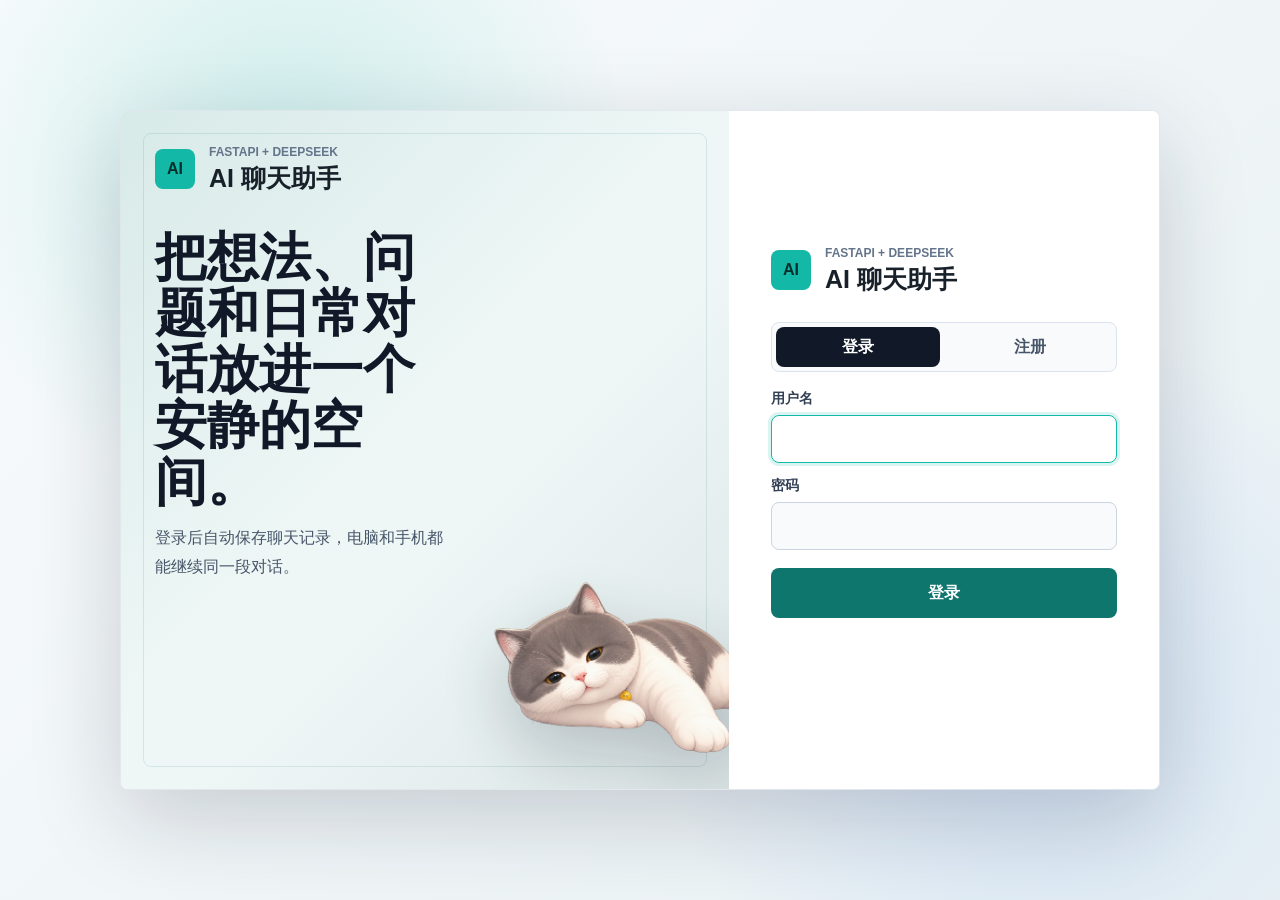
==== commit 6505ce85: "Add manual recharge credits" ====
--- a/static/index.html
+++ b/static/index.html
@@ -92,6 +92,7 @@
               </button>
               <div id="more-menu-panel" class="more-menu-panel is-hidden">
                 <button id="admin-button" class="secondary-button is-hidden" type="button">后台</button>
+                <button id="recharge-button" class="secondary-button" type="button">充值</button>
                 <button id="clear-chat-button" class="secondary-button" type="button">清空</button>
                 <button id="logout-button" class="secondary-button" type="button">退出</button>
               </div>
@@ -115,6 +116,15 @@
           <button id="send-button" type="submit">发送</button>
         </form>
       </section>
+
+      <div id="recharge-modal" class="modal-backdrop is-hidden">
+        <div class="modal-card recharge-card" role="dialog" aria-modal="true" aria-labelledby="recharge-title">
+          <h2 id="recharge-title">充值次数</h2>
+          <p id="recharge-summary">当前版本暂不接入在线支付。</p>
+          <p class="recharge-note">请联系管理员充值，管理员确认后会直接给你的账号增加可用次数。</p>
+          <button id="recharge-close-button" type="button">知道了</button>
+        </div>
+      </div>
     </main>
 
     <script src="/static/app.js"></script>
--- a/static/styles.css
+++ b/static/styles.css
@@ -62,7 +62,7 @@
   min-height: 620px;
   display: flex;
   flex-direction: column;
-  justify-content: space-between;
+  justify-content: flex-start;
   overflow: hidden;
   padding: 34px;
   background:
@@ -91,8 +91,8 @@
 .auth-hero-copy {
   position: relative;
   z-index: 2;
-  width: min(470px, 100%);
-  margin-bottom: 28px;
+  width: min(340px, 56%);
+  margin-top: 36px;
 }
 
 .auth-hero-copy h2 {
@@ -112,10 +112,10 @@
 
 .auth-cat {
   position: absolute;
-  right: -18px;
-  bottom: 16px;
+  right: -72px;
+  bottom: -4px;
   z-index: 1;
-  width: min(420px, 62%);
+  width: min(380px, 56%);
   opacity: 0.96;
   filter: drop-shadow(0 26px 34px rgba(15, 23, 42, 0.22));
 }
@@ -273,7 +273,9 @@
 .chat-header {
   padding: 22px 24px;
   border-bottom: 1px solid #e2e8f0;
-  background: rgba(255, 255, 255, 0.92);
+  background: rgba(255, 255, 255, 0.94);
+  backdrop-filter: blur(16px);
+  box-shadow: 0 8px 26px rgba(15, 23, 42, 0.04);
 }
 
 .chat-title-row {
@@ -556,7 +558,7 @@
   position: relative;
   z-index: 1;
   overflow-y: auto;
-  padding: 28px clamp(28px, 5vw, 72px);
+  padding: 34px clamp(28px, 5vw, 76px);
   background:
     linear-gradient(#eef4f7 1px, transparent 1px),
     linear-gradient(90deg, #eef4f7 1px, transparent 1px),
@@ -568,7 +570,7 @@
   display: flex;
   align-items: flex-start;
   gap: 10px;
-  margin-bottom: 18px;
+  margin-bottom: 22px;
 }
 
 .message-content {
@@ -612,7 +614,7 @@
   line-height: 1.7;
   white-space: pre-wrap;
   overflow-wrap: anywhere;
-  box-shadow: 0 10px 24px rgba(15, 23, 42, 0.08);
+  box-shadow: 0 14px 30px rgba(15, 23, 42, 0.08);
 }
 
 .message-tools {
@@ -650,6 +652,18 @@
   color: #172033;
 }
 
+.assistant .bubble.is-streaming::after {
+  content: "";
+  display: inline-block;
+  width: 7px;
+  height: 1.15em;
+  margin-left: 3px;
+  border-radius: 999px;
+  background: #14b8a6;
+  vertical-align: -0.18em;
+  animation: cursor-blink 0.9s infinite;
+}
+
 .user .bubble {
   background: #1d4ed8;
   color: #ffffff;
@@ -697,13 +711,27 @@
   }
 }
 
+@keyframes cursor-blink {
+  0%,
+  48% {
+    opacity: 1;
+  }
+
+  49%,
+  100% {
+    opacity: 0;
+  }
+}
+
 .composer {
   display: grid;
   grid-template-columns: 1fr auto;
   gap: 12px;
   padding: 18px clamp(24px, 4vw, 64px);
   border-top: 1px solid #e2e8f0;
-  background: #ffffff;
+  background: rgba(255, 255, 255, 0.96);
+  box-shadow: 0 -12px 30px rgba(15, 23, 42, 0.04);
+  backdrop-filter: blur(14px);
 }
 
 textarea {
@@ -716,8 +744,9 @@
   padding: 14px 15px;
   line-height: 1.5;
   color: #111827;
-  background: #f8fafc;
+  background: #ffffff;
   outline: none;
+  box-shadow: inset 0 1px 0 rgba(15, 23, 42, 0.03);
 }
 
 textarea:focus {
@@ -784,6 +813,54 @@
   cursor: not-allowed;
   opacity: 0.6;
   transform: none;
+}
+
+.modal-backdrop {
+  position: fixed;
+  inset: 0;
+  z-index: 80;
+  display: grid;
+  place-items: center;
+  padding: 20px;
+  background: rgba(15, 23, 42, 0.36);
+}
+
+.modal-card {
+  width: min(390px, 100%);
+  display: grid;
+  gap: 14px;
+  padding: 24px;
+  border: 1px solid rgba(148, 163, 184, 0.24);
+  border-radius: 8px;
+  background: #ffffff;
+  box-shadow: 0 24px 80px rgba(15, 23, 42, 0.24);
+}
+
+.modal-card h2,
+.modal-card p {
+  margin: 0;
+}
+
+.modal-card h2 {
+  font-size: 21px;
+}
+
+.modal-card p {
+  color: #475569;
+  line-height: 1.7;
+}
+
+.recharge-note {
+  padding: 12px;
+  border-radius: 8px;
+  background: #f0fdfa;
+  color: #0f766e;
+  font-weight: 700;
+}
+
+.modal-card button {
+  width: 100%;
+  background: #0f766e;
 }
 
 .messages::-webkit-scrollbar,
@@ -980,6 +1057,7 @@
 
   .auth-hero-copy {
     width: min(420px, 78%);
+    margin-top: 28px;
     margin-bottom: 0;
   }
 
@@ -1027,6 +1105,7 @@
 
   .auth-hero-copy {
     width: 72%;
+    margin-top: 18px;
   }
 
   .auth-hero-copy h2 {
